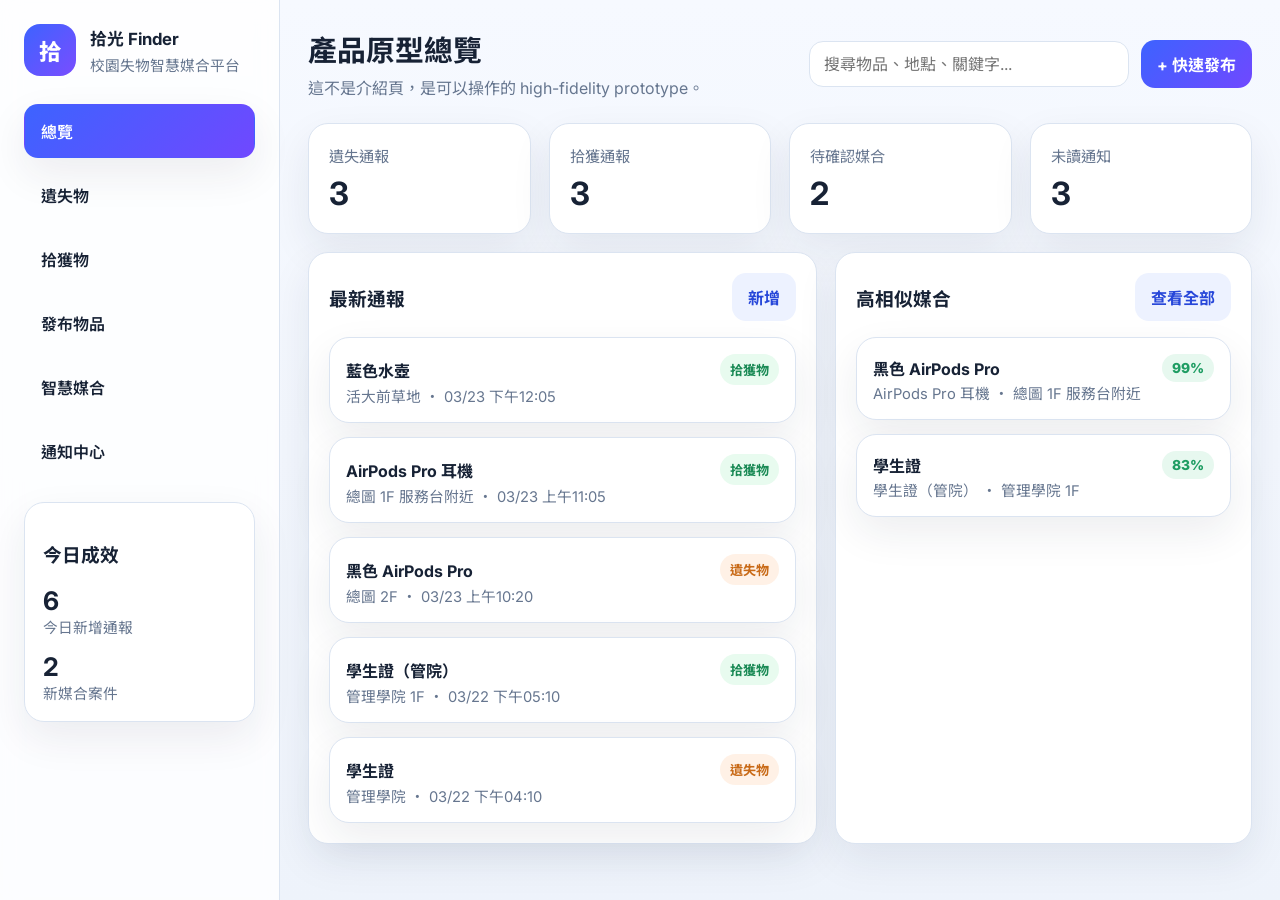
==== index.html @ 84d3520e "Add files via upload" ====
<!DOCTYPE html>
<html lang="zh-Hant">
<head>
  <meta charset="UTF-8" />
  <meta name="viewport" content="width=device-width, initial-scale=1.0" />
  <title>拾光 Finder Prototype</title>
  <link rel="preconnect" href="https://fonts.googleapis.com">
  <link rel="preconnect" href="https://fonts.gstatic.com" crossorigin>
  <link href="https://fonts.googleapis.com/css2?family=Inter:wght@400;500;600;700;800&family=Noto+Sans+TC:wght@400;500;700;800&display=swap" rel="stylesheet">
  <link rel="stylesheet" href="styles.css" />
</head>
<body>
  <div class="app-shell">
    <aside class="sidebar">
      <div class="brand">
        <div class="brand-logo">拾</div>
        <div>
          <h1>拾光 Finder</h1>
          <p>校園失物智慧媒合平台</p>
        </div>
      </div>

      <nav class="nav">
        <button class="nav-item active" data-view="dashboard">總覽</button>
        <button class="nav-item" data-view="lost">遺失物</button>
        <button class="nav-item" data-view="found">拾獲物</button>
        <button class="nav-item" data-view="publish">發布物品</button>
        <button class="nav-item" data-view="matching">智慧媒合</button>
        <button class="nav-item" data-view="notifications">通知中心</button>
      </nav>

      <div class="sidebar-card">
        <h3>今日成效</h3>
        <div class="mini-metric"><strong id="metric-total">12</strong><span>今日新增通報</span></div>
        <div class="mini-metric"><strong id="metric-match">4</strong><span>新媒合案件</span></div>
      </div>
    </aside>

    <main class="main">
      <header class="topbar">
        <div>
          <h2 id="view-title">產品原型總覽</h2>
          <p id="view-subtitle">這不是介紹頁，是可以操作的 high-fidelity prototype。</p>
        </div>
        <div class="topbar-actions">
          <input id="globalSearch" type="text" placeholder="搜尋物品、地點、關鍵字..." />
          <button class="primary-btn" id="quickPublishBtn">+ 快速發布</button>
        </div>
      </header>

      <section class="view active" id="dashboard">
        <div class="stats-grid">
          <div class="stat-card"><span>遺失通報</span><strong id="lostCount">3</strong></div>
          <div class="stat-card"><span>拾獲通報</span><strong id="foundCount">3</strong></div>
          <div class="stat-card"><span>待確認媒合</span><strong id="matchCount">3</strong></div>
          <div class="stat-card"><span>未讀通知</span><strong id="notificationCount">3</strong></div>
        </div>

        <div class="content-grid two-cols">
          <section class="panel">
            <div class="panel-head">
              <h3>最新通報</h3>
              <button class="ghost-btn" data-jump="publish">新增</button>
            </div>
            <div id="recentFeed" class="list-stack"></div>
          </section>

          <section class="panel">
            <div class="panel-head">
              <h3>高相似媒合</h3>
              <button class="ghost-btn" data-jump="matching">查看全部</button>
            </div>
            <div id="topMatches" class="list-stack"></div>
          </section>
        </div>
      </section>

      <section class="view" id="lost">
        <div class="panel">
          <div class="panel-head wrap">
            <h3>遺失物列表</h3>
            <div class="filters">
              <select id="lostCategoryFilter">
                <option value="all">全部類型</option>
                <option value="電子產品">電子產品</option>
                <option value="證件">證件</option>
                <option value="日用品">日用品</option>
                <option value="配件">配件</option>
              </select>
            </div>
          </div>
          <div id="lostList" class="card-grid"></div>
        </div>
      </section>

      <section class="view" id="found">
        <div class="panel">
          <div class="panel-head wrap">
            <h3>拾獲物列表</h3>
            <div class="filters">
              <select id="foundCategoryFilter">
                <option value="all">全部類型</option>
                <option value="電子產品">電子產品</option>
                <option value="證件">證件</option>
                <option value="日用品">日用品</option>
                <option value="配件">配件</option>
              </select>
            </div>
          </div>
          <div id="foundList" class="card-grid"></div>
        </div>
      </section>

      <section class="view" id="publish">
        <div class="content-grid form-layout">
          <section class="panel">
            <div class="panel-head">
              <h3>發布新通報</h3>
              <span>模擬使用者送出遺失 / 拾獲物資訊</span>
            </div>
            <form id="publishForm" class="form-grid">
              <label>
                <span>通報類型</span>
                <select name="type" required>
                  <option value="lost">我遺失了</option>
                  <option value="found">我撿到了</option>
                </select>
              </label>
              <label>
                <span>物品名稱</span>
                <input name="title" type="text" placeholder="例如：黑色 AirPods Pro" required />
              </label>
              <label>
                <span>類型</span>
                <select name="category" required>
                  <option value="電子產品">電子產品</option>
                  <option value="證件">證件</option>
                  <option value="日用品">日用品</option>
                  <option value="配件">配件</option>
                </select>
              </label>
              <label>
                <span>地點</span>
                <input name="location" type="text" placeholder="例如：總圖 2F、自習室外" required />
              </label>
              <label>
                <span>日期時間</span>
                <input name="datetime" type="datetime-local" required />
              </label>
              <label>
                <span>聯絡方式</span>
                <input name="contact" type="text" placeholder="Email / IG / 電話" required />
              </label>
              <label class="full-width">
                <span>描述</span>
                <textarea name="description" rows="5" placeholder="例如：黑色保護殼、有貼白色貼紙、可能掉在圖書館..." required></textarea>
              </label>
              <label class="full-width">
                <span>圖片</span>
                <select name="emoji">
                  <option value="🎧">🎧 耳機</option>
                  <option value="🪪">🪪 證件</option>
                  <option value="🍼">🍼 水壺</option>
                  <option value="☂️">☂️ 雨傘</option>
                  <option value="🎒">🎒 背包</option>
                  <option value="📱">📱 手機</option>
                </select>
              </label>
              <div class="form-actions full-width">
                <button type="submit" class="primary-btn">送出通報</button>
                <button type="button" class="ghost-btn" id="fillDemoBtn">填入範例</button>
              </div>
            </form>
          </section>

          <section class="panel">
            <div class="panel-head">
              <h3>即時預覽</h3>
              <span>送出後會同步進入列表並自動媒合</span>
            </div>
            <div id="previewCard" class="preview-card empty">
              <p>尚未建立預覽內容</p>
            </div>
          </section>
        </div>
      </section>

      <section class="view" id="matching">
        <div class="panel">
          <div class="panel-head">
            <h3>智慧媒合結果</h3>
            <span>依據類型、地點、時間、關鍵字相似度計算</span>
          </div>
          <div id="matchingList" class="list-stack"></div>
        </div>
      </section>

      <section class="view" id="notifications">
        <div class="panel">
          <div class="panel-head">
 </div>           <h3>通知中心</h3>
            <button class="ghost-btn" id="markAllReadBtn">全部標記已讀</button>
          </div>
          <div id="notificationList" class="list-stack"></div>
        </div>
      </section>
    </main>
  </div>

  <script src="script.js"></script>
</body>
</html>
---- styles.css ----
:root {
  --bg: #f4f7fb;
  --surface: #ffffff;
  --surface-2: #f7f9fd;
  --line: #dbe4f1;
  --text: #172235;
  --muted: #66768f;
  --primary: #3d63ff;
  --primary-dark: #2747d9;
  --success: #1f9d63;
  --success-bg: #e7f8ef;
  --warning-bg: #fff4df;
  --shadow: 0 16px 40px rgba(21, 33, 61, 0.08);
  --radius: 20px;
}
* { box-sizing: border-box; }
body {
  margin: 0;
  font-family: Inter, "Noto Sans TC", sans-serif;
  background: linear-gradient(180deg, #f6f9ff 0%, #eef3fb 100%);
  color: var(--text);
}
button, input, select, textarea { font: inherit; }

.app-shell {
  display: grid;
  grid-template-columns: 280px 1fr;
  min-height: 100vh;
}

.sidebar {
  padding: 24px;
  border-right: 1px solid var(--line);
  background: rgba(255,255,255,0.82);
  backdrop-filter: blur(10px);
}
.brand {
  display: flex;
  gap: 14px;
  align-items: center;
  margin-bottom: 28px;
}
.brand-logo {
  width: 52px;
  height: 52px;
  border-radius: 16px;
  display: flex;
  align-items: center;
  justify-content: center;
  font-size: 1.4rem;
  font-weight: 800;
  color: white;
  background: linear-gradient(135deg, #3d63ff, #7a4dff);
}
.brand h1 { margin: 0; font-size: 1.05rem; }
.brand p { margin: 4px 0 0; color: var(--muted); font-size: 0.92rem; }
.nav {
  display: flex;
  flex-direction: column;
  gap: 10px;
}
.nav-item {
  padding: 14px 16px;
  border-radius: 14px;
  border: 1px solid transparent;
  background: transparent;
  text-align: left;
  cursor: pointer;
  color: var(--text);
  font-weight: 600;
}
.nav-item.active {
  background: linear-gradient(135deg, #3d63ff, #7048ff);
  color: white;
  box-shadow: var(--shadow);
}
.sidebar-card {
  margin-top: 24px;
  background: var(--surface);
  border: 1px solid var(--line);
  border-radius: var(--radius);
  padding: 18px;
  box-shadow: var(--shadow);
}
.mini-metric { margin-top: 14px; }
.mini-metric strong { display: block; font-size: 1.6rem; }
.mini-metric span { color: var(--muted); font-size: 0.92rem; }

.main {
  padding: 28px;
}
.topbar {
  display: flex;
  justify-content: space-between;
  gap: 16px;
  align-items: center;
  margin-bottom: 24px;
}
.topbar h2 { margin: 0; font-size: 1.8rem; }
.topbar p { margin: 6px 0 0; color: var(--muted); }
.topbar-actions {
  display: flex;
  gap: 12px;
  align-items: center;
}
.topbar-actions input {
  width: 320px;
}

.view { display: none; }
.view.active { display: block; }

.stats-grid, .content-grid.two-cols, .card-grid, .form-grid, .content-grid.form-layout {
  display: grid;
  gap: 18px;
}
.stats-grid {
  grid-template-columns: repeat(4, 1fr);
  margin-bottom: 18px;
}
.content-grid.two-cols, .content-grid.form-layout {
  grid-template-columns: 1.1fr 0.9fr;
}
.card-grid {
  grid-template-columns: repeat(2, 1fr);
}
.form-grid {
  grid-template-columns: repeat(2, 1fr);
}
.full-width { grid-column: 1 / -1; }

.panel, .stat-card, .feed-item, .match-item, .notify-item, .item-card, .preview-card {
  background: var(--surface);
  border: 1px solid var(--line);
  border-radius: var(--radius);
  box-shadow: var(--shadow);
}
.panel, .preview-card { padding: 20px; }
.stat-card { padding: 20px; }
.stat-card span { color: var(--muted); font-size: 0.95rem; }
.stat-card strong { display: block; font-size: 2rem; margin-top: 8px; }
.panel-head {
  display: flex;
  justify-content: space-between;
  align-items: center;
  gap: 12px;
  margin-bottom: 16px;
}
.panel-head.wrap { flex-wrap: wrap; }
.panel-head h3 { margin: 0; }
.panel-head span { color: var(--muted); font-size: 0.94rem; }
.list-stack {
  display: grid;
  gap: 14px;
}

.feed-item, .match-item, .notify-item, .item-card {
  padding: 16px;
}
.item-card {
  display: flex;
  gap: 14px;
  align-items: flex-start;
}
.emoji-box {
  width: 56px;
  height: 56px;
  border-radius: 16px;
  display: flex;
  align-items: center;
  justify-content: center;
  background: var(--surface-2);
  font-size: 1.8rem;
  flex-shrink: 0;
}
.item-meta, .feed-meta, .notify-meta { color: var(--muted); font-size: 0.92rem; }
.item-title-row, .match-head, .feed-head {
  display: flex;
  justify-content: space-between;
  gap: 12px;
  align-items: center;
}
.tag {
  display: inline-flex;
  align-items: center;
  padding: 6px 10px;
  border-radius: 999px;
  font-size: 0.82rem;
  font-weight: 700;
  background: #eef3ff;
  color: var(--primary-dark);
}
.tag.found { background: #e8fbef; color: #1a8a55; }
.tag.lost { background: #fff1e6; color: #c96a17; }
.score {
  background: var(--success-bg);
  color: var(--success);
  padding: 6px 10px;
  border-radius: 999px;
  font-weight: 800;
  font-size: 0.86rem;
}
.match-reasons {
  margin: 10px 0 0;
  padding-left: 18px;
  color: var(--muted);
}
.notify-item.unread {
  border-left: 5px solid var(--primary);
}
.notify-item.read {
  opacity: 0.72;
}

label {
  display: grid;
  gap: 8px;
}
label span { font-weight: 600; }
input, select, textarea {
  width: 100%;
  border: 1px solid var(--line);
  border-radius: 14px;
  padding: 12px 14px;
  background: white;
}
textarea { resize: vertical; }
.form-actions {
  display: flex;
  gap: 12px;
}
.primary-btn, .ghost-btn {
  border: none;
  cursor: pointer;
  border-radius: 14px;
  padding: 12px 16px;
  font-weight: 700;
}
.primary-btn {
  background: linear-gradient(135deg, #3d63ff, #7048ff);
  color: white;
}
.ghost-btn {
  background: #edf2ff;
  color: var(--primary-dark);
}
.preview-card.empty {
  min-height: 220px;
  display: flex;
  align-items: center;
  justify-content: center;
  color: var(--muted);
  background: repeating-linear-gradient(45deg, #fafcff, #fafcff 12px, #f4f7fc 12px, #f4f7fc 24px);
}
.filters { display: flex; gap: 12px; }

@media (max-width: 1100px) {
  .app-shell, .content-grid.two-cols, .content-grid.form-layout, .stats-grid, .card-grid { grid-template-columns: 1fr; }
  .sidebar { border-right: none; border-bottom: 1px solid var(--line); }
}
@media (max-width: 720px) {
  .main { padding: 18px; }
  .topbar, .topbar-actions, .form-grid { grid-template-columns: 1fr; display: grid; }
  .topbar-actions input { width: 100%; }
}
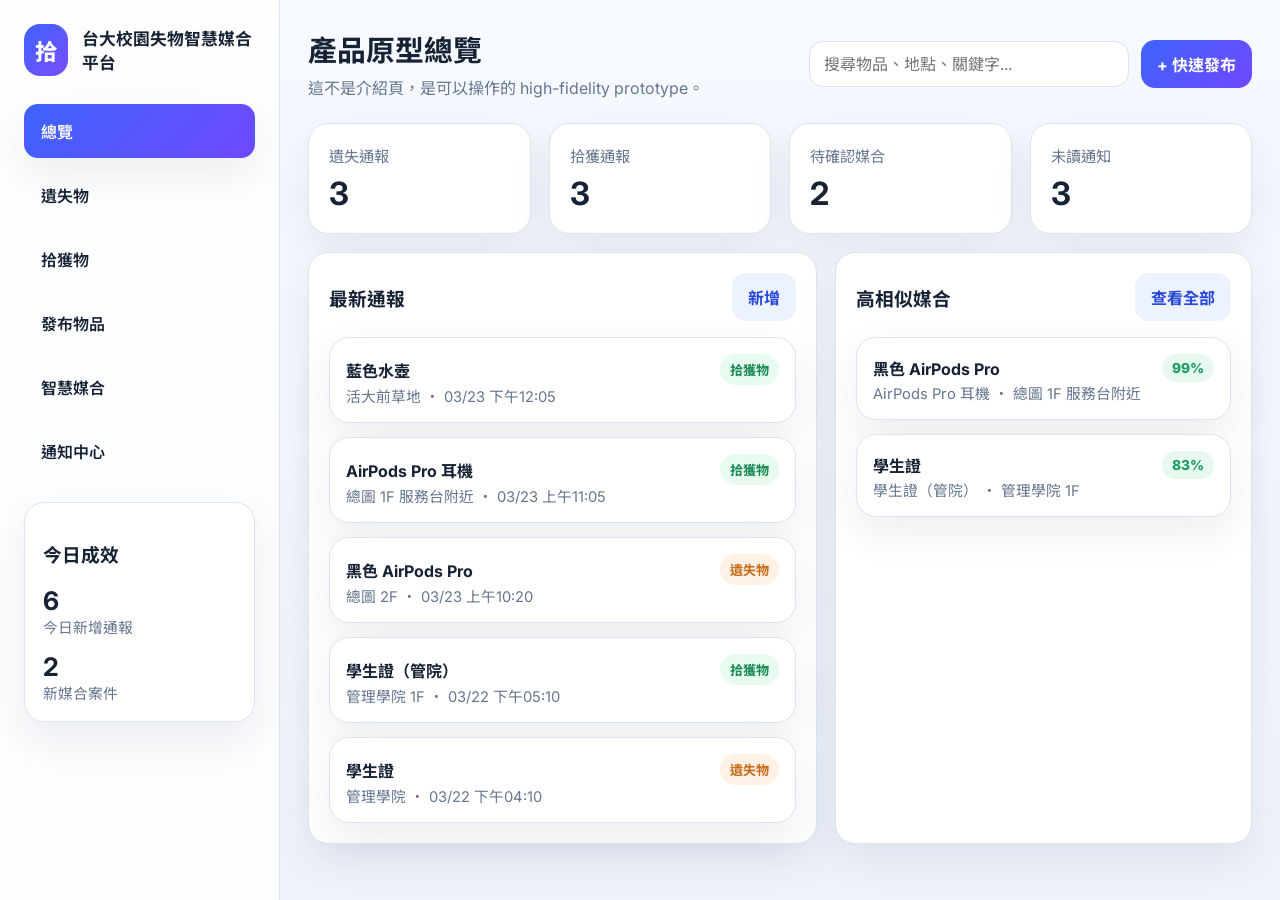
==== commit 8ecf2d59: "feat/changed the name shown on the website" ====
--- a/index.html
+++ b/index.html
@@ -15,8 +15,7 @@
       <div class="brand">
         <div class="brand-logo">拾</div>
         <div>
-          <h1>拾光 Finder</h1>
-          <p>校園失物智慧媒合平台</p>
+          <h1>台大校園失物智慧媒合平台</h1>
         </div>
       </div>
 
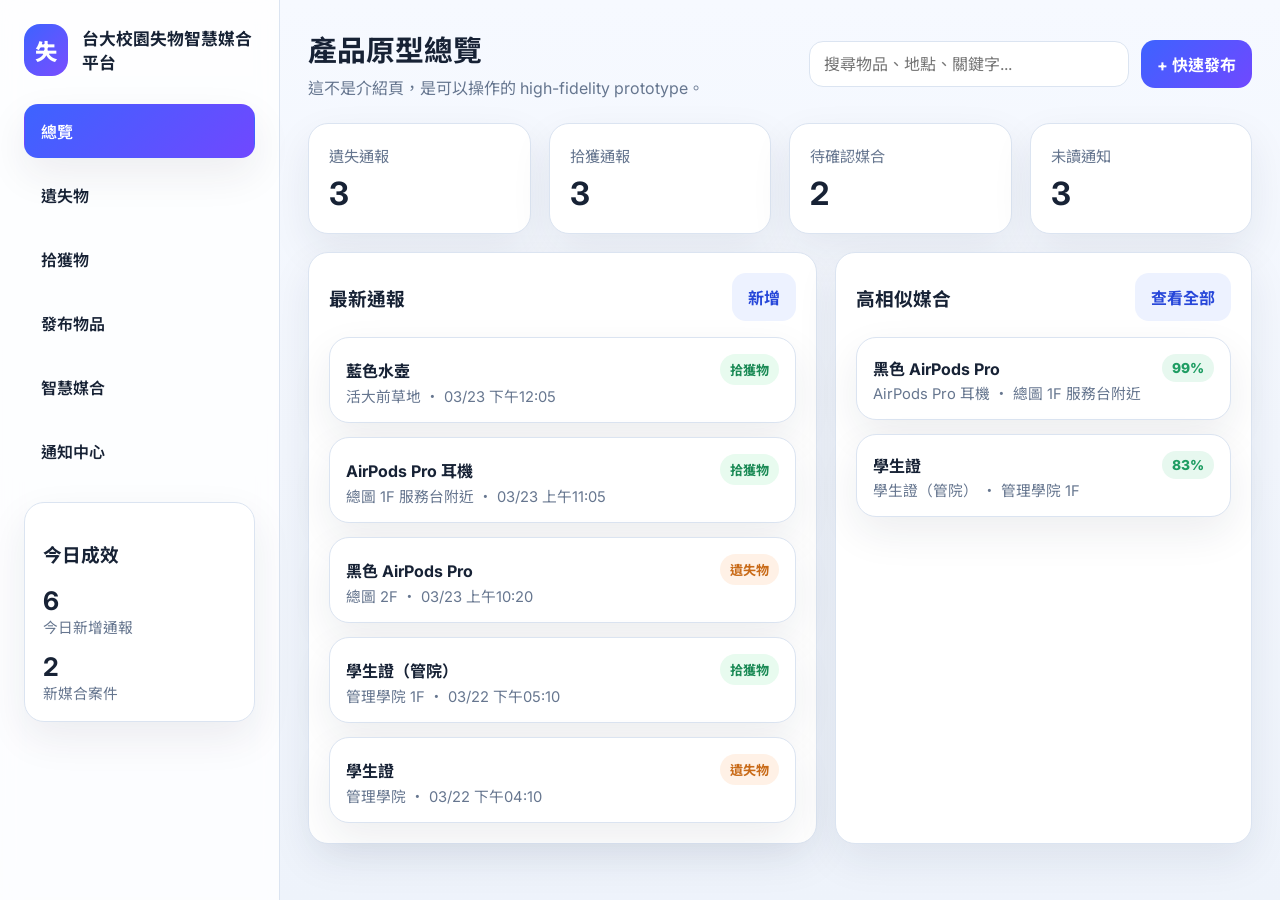
==== commit d8c67cfd: "feat/changed the title of the website" ====
--- a/index.html
+++ b/index.html
@@ -3,7 +3,7 @@
 <head>
   <meta charset="UTF-8" />
   <meta name="viewport" content="width=device-width, initial-scale=1.0" />
-  <title>拾光 Finder Prototype</title>
+  <title>台大校園失物智慧媒合平台</title>
   <link rel="preconnect" href="https://fonts.googleapis.com">
   <link rel="preconnect" href="https://fonts.gstatic.com" crossorigin>
   <link href="https://fonts.googleapis.com/css2?family=Inter:wght@400;500;600;700;800&family=Noto+Sans+TC:wght@400;500;700;800&display=swap" rel="stylesheet">
@@ -13,7 +13,7 @@
   <div class="app-shell">
     <aside class="sidebar">
       <div class="brand">
-        <div class="brand-logo">拾</div>
+        <div class="brand-logo">失</div>
         <div>
           <h1>台大校園失物智慧媒合平台</h1>
         </div>
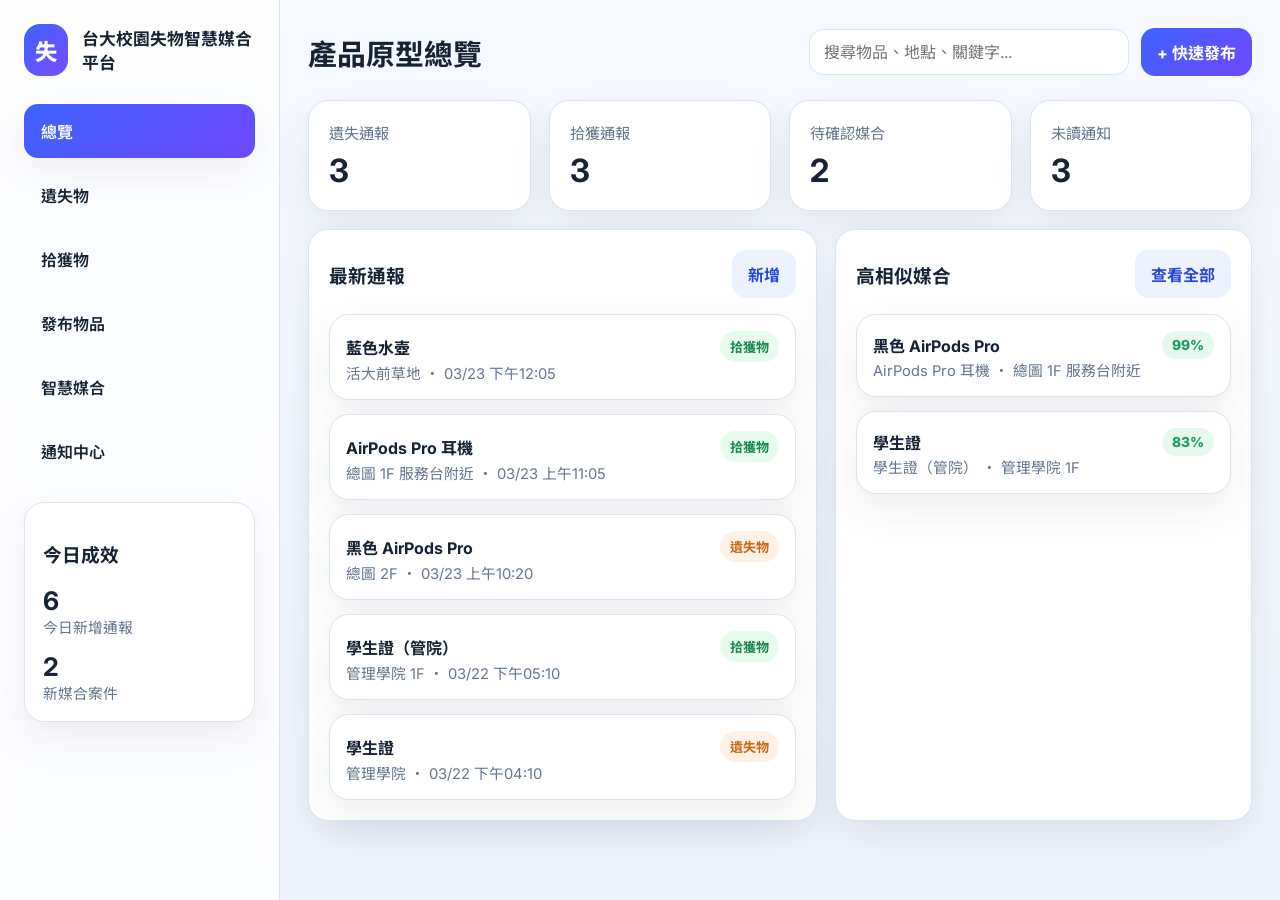
==== commit 10cfb38a: "feat/changed the sub titie of the website" ====
--- a/index.html
+++ b/index.html
@@ -39,7 +39,6 @@
       <header class="topbar">
         <div>
           <h2 id="view-title">產品原型總覽</h2>
-          <p id="view-subtitle">這不是介紹頁，是可以操作的 high-fidelity prototype。</p>
         </div>
         <div class="topbar-actions">
           <input id="globalSearch" type="text" placeholder="搜尋物品、地點、關鍵字..." />
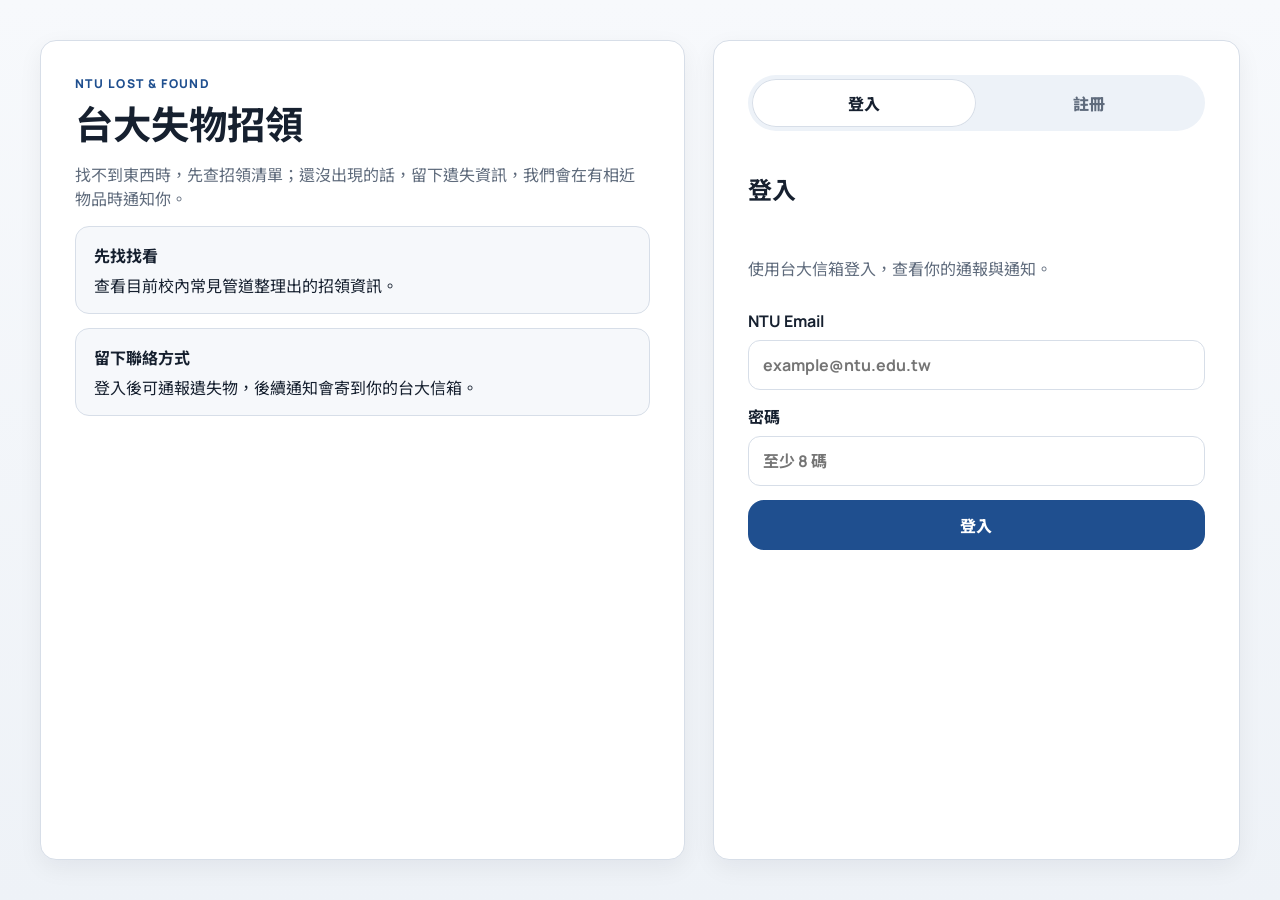
==== commit 8a9eef1b: "Update lostfound website" ====
--- a/index.html
+++ b/index.html
@@ -3,127 +3,217 @@
 <head>
   <meta charset="UTF-8" />
   <meta name="viewport" content="width=device-width, initial-scale=1.0" />
-  <title>台大校園失物智慧媒合平台</title>
+  <title>台大失物招領</title>
   <link rel="preconnect" href="https://fonts.googleapis.com">
   <link rel="preconnect" href="https://fonts.gstatic.com" crossorigin>
-  <link href="https://fonts.googleapis.com/css2?family=Inter:wght@400;500;600;700;800&family=Noto+Sans+TC:wght@400;500;700;800&display=swap" rel="stylesheet">
+  <link href="https://fonts.googleapis.com/css2?family=Manrope:wght@500;700;800&family=Noto+Sans+TC:wght@400;500;700;900&display=swap" rel="stylesheet">
   <link rel="stylesheet" href="styles.css" />
 </head>
 <body>
-  <div class="app-shell">
+  <div class="page-glow page-glow-a"></div>
+  <div class="page-glow page-glow-b"></div>
+
+  <section id="authScreen" class="auth-shell">
+    <div class="auth-panel intro-panel">
+      <p class="eyebrow">NTU LOST & FOUND</p>
+      <h1>台大失物招領</h1>
+      <p class="intro-copy">
+        找不到東西時，先查招領清單；還沒出現的話，留下遺失資訊，我們會在有相近物品時通知你。
+      </p>
+      <div class="bullet-stack">
+        <div class="mini-card">
+          <strong>先找找看</strong>
+          <span>查看目前校內常見管道整理出的招領資訊。</span>
+        </div>
+        <div class="mini-card">
+          <strong>留下聯絡方式</strong>
+          <span>登入後可通報遺失物，後續通知會寄到你的台大信箱。</span>
+        </div>
+      </div>
+    </div>
+
+    <div class="auth-panel form-panel">
+      <div class="auth-tabs">
+        <button class="auth-tab active" data-auth-tab="login">登入</button>
+        <button class="auth-tab" data-auth-tab="register">註冊</button>
+      </div>
+
+      <div id="authAlert" class="status-banner hidden"></div>
+
+      <form id="loginForm" class="auth-form active">
+        <h2>登入</h2>
+        <p class="form-note">使用台大信箱登入，查看你的通報與通知。</p>
+        <label>
+          <span>NTU Email</span>
+          <input name="email" type="email" placeholder="example@ntu.edu.tw" required />
+        </label>
+        <label>
+          <span>密碼</span>
+          <input name="password" type="password" placeholder="至少 8 碼" required />
+        </label>
+        <button type="submit" class="primary-btn">登入</button>
+      </form>
+
+      <form id="registerForm" class="auth-form">
+        <h2>建立帳號</h2>
+        <p class="form-note">請使用 @ntu.edu.tw 信箱建立帳號。</p>
+        <label>
+          <span>姓名</span>
+          <input name="name" type="text" placeholder="請輸入姓名" required />
+        </label>
+        <label>
+          <span>NTU Email</span>
+          <input name="email" type="email" placeholder="example@ntu.edu.tw" required />
+        </label>
+        <label>
+          <span>密碼</span>
+          <input name="password" type="password" placeholder="至少 8 碼" required />
+        </label>
+        <button type="submit" class="primary-btn">註冊</button>
+      </form>
+    </div>
+  </section>
+
+  <section id="appScreen" class="app-shell hidden">
     <aside class="sidebar">
-      <div class="brand">
-        <div class="brand-logo">失</div>
-        <div>
-          <h1>台大校園失物智慧媒合平台</h1>
-        </div>
+      <div class="brand-block">
+        <p class="eyebrow">NTU LOST & FOUND</p>
+        <h2>台大失物招領</h2>
+        <p id="userGreeting" class="muted-text"></p>
       </div>
 
       <nav class="nav">
         <button class="nav-item active" data-view="dashboard">總覽</button>
-        <button class="nav-item" data-view="lost">遺失物</button>
-        <button class="nav-item" data-view="found">拾獲物</button>
-        <button class="nav-item" data-view="publish">發布物品</button>
-        <button class="nav-item" data-view="matching">智慧媒合</button>
-        <button class="nav-item" data-view="notifications">通知中心</button>
+        <button class="nav-item" data-view="sources">招領名單</button>
+        <button class="nav-item" data-view="report">通報遺失物</button>
+        <button class="nav-item" data-view="matches">媒合結果</button>
+        <button class="nav-item" data-view="notifications">通知紀錄</button>
       </nav>
 
       <div class="sidebar-card">
-        <h3>今日成效</h3>
-        <div class="mini-metric"><strong id="metric-total">12</strong><span>今日新增通報</span></div>
-        <div class="mini-metric"><strong id="metric-match">4</strong><span>新媒合案件</span></div>
-      </div>
+        <span>提醒</span>
+        <strong>資料越具體，越容易找回</strong>
+        <p>通報時請寫清楚時間、地點、外觀特徵，避免只填「錢包」或「耳機」。</p>
+      </div>
+
+      <button id="logoutBtn" class="ghost-btn full-btn">登出</button>
     </aside>
 
     <main class="main">
       <header class="topbar">
         <div>
-          <h2 id="view-title">產品原型總覽</h2>
+          <p class="eyebrow">LOST & FOUND</p>
+          <h1 id="viewTitle">首頁</h1>
+          <p id="viewSubtitle" class="muted-text">查看最新招領、你的通報與通知。</p>
         </div>
         <div class="topbar-actions">
-          <input id="globalSearch" type="text" placeholder="搜尋物品、地點、關鍵字..." />
-          <button class="primary-btn" id="quickPublishBtn">+ 快速發布</button>
+          <input id="globalSearch" type="text" placeholder="搜尋物品、地點、來源..." />
+          <button id="jumpReportBtn" class="primary-btn">通報遺失物</button>
         </div>
       </header>
 
-      <section class="view active" id="dashboard">
+      <section id="dashboard" class="view active">
         <div class="stats-grid">
-          <div class="stat-card"><span>遺失通報</span><strong id="lostCount">3</strong></div>
-          <div class="stat-card"><span>拾獲通報</span><strong id="foundCount">3</strong></div>
-          <div class="stat-card"><span>待確認媒合</span><strong id="matchCount">3</strong></div>
-          <div class="stat-card"><span>未讀通知</span><strong id="notificationCount">3</strong></div>
-        </div>
-
-        <div class="content-grid two-cols">
-          <section class="panel">
-            <div class="panel-head">
-              <h3>最新通報</h3>
-              <button class="ghost-btn" data-jump="publish">新增</button>
-            </div>
-            <div id="recentFeed" class="list-stack"></div>
-          </section>
-
-          <section class="panel">
-            <div class="panel-head">
-              <h3>高相似媒合</h3>
-              <button class="ghost-btn" data-jump="matching">查看全部</button>
-            </div>
-            <div id="topMatches" class="list-stack"></div>
-          </section>
-        </div>
-      </section>
-
-      <section class="view" id="lost">
-        <div class="panel">
+          <article class="stat-card">
+            <span>招領物品</span>
+            <strong id="externalCount">0</strong>
+          </article>
+          <article class="stat-card">
+            <span>我的通報</span>
+            <strong id="reportCount">0</strong>
+          </article>
+          <article class="stat-card">
+            <span>可能符合</span>
+            <strong id="matchCount">0</strong>
+          </article>
+          <article class="stat-card">
+            <span>未讀通知</span>
+            <strong id="notificationCount">0</strong>
+          </article>
+        </div>
+
+        <div class="hero-grid">
+          <section class="panel accent-panel">
+            <p class="eyebrow">QUICK ACTION</p>
+            <h3>遺失物品了嗎？</h3>
+            <p>
+              先用上方搜尋列找物品名稱、地點或特徵。如果沒有看到符合的項目，就建立一筆遺失通報。
+            </p>
+            <p>
+              有新的可能招領物出現時，你會在媒合結果和通知紀錄中看到更新。
+            </p>
+            <div class="quick-actions">
+              <button class="primary-btn" data-jump="report">建立遺失通報</button>
+              <button class="ghost-btn" data-jump="sources">查看招領清單</button>
+            </div>
+          </section>
+
+          <section class="panel">
+            <div class="panel-head">
+              <h3>招領來源</h3>
+              <span>目前清單中的資料來源</span>
+            </div>
+            <div id="sourceSummary" class="summary-grid"></div>
+          </section>
+        </div>
+
+        <div class="content-grid">
+          <section class="panel">
+            <div class="panel-head">
+              <h3>最新招領名單</h3>
+              <button class="ghost-btn" data-jump="sources">查看全部</button>
+            </div>
+            <div id="recentExternalList" class="list-stack"></div>
+          </section>
+
+          <section class="panel">
+            <div class="panel-head">
+              <h3>最近媒合結果</h3>
+              <button class="ghost-btn" data-jump="matches">查看全部</button>
+            </div>
+            <div id="recentMatchList" class="list-stack"></div>
+          </section>
+        </div>
+      </section>
+
+      <section id="sources" class="view">
+        <section class="panel">
           <div class="panel-head wrap">
-            <h3>遺失物列表</h3>
+            <div>
+              <h3>遺失物招領名單</h3>
+              <span>找到疑似物品後，請依來源資訊前往認領。</span>
+            </div>
             <div class="filters">
-              <select id="lostCategoryFilter">
+              <select id="sourceFilter">
+                <option value="all">全部來源</option>
+                <option value="FB交流版">FB交流版</option>
+                <option value="圖書館遺失版">圖書館遺失版</option>
+                <option value="駐警隊">駐警隊</option>
+              </select>
+              <select id="categoryFilter">
                 <option value="all">全部類型</option>
                 <option value="電子產品">電子產品</option>
                 <option value="證件">證件</option>
                 <option value="日用品">日用品</option>
                 <option value="配件">配件</option>
+                <option value="衣物">衣物</option>
               </select>
             </div>
           </div>
-          <div id="lostList" class="card-grid"></div>
-        </div>
-      </section>
-
-      <section class="view" id="found">
-        <div class="panel">
-          <div class="panel-head wrap">
-            <h3>拾獲物列表</h3>
-            <div class="filters">
-              <select id="foundCategoryFilter">
-                <option value="all">全部類型</option>
-                <option value="電子產品">電子產品</option>
-                <option value="證件">證件</option>
-                <option value="日用品">日用品</option>
-                <option value="配件">配件</option>
-              </select>
-            </div>
-          </div>
-          <div id="foundList" class="card-grid"></div>
-        </div>
-      </section>
-
-      <section class="view" id="publish">
-        <div class="content-grid form-layout">
-          <section class="panel">
-            <div class="panel-head">
-              <h3>發布新通報</h3>
-              <span>模擬使用者送出遺失 / 拾獲物資訊</span>
-            </div>
-            <form id="publishForm" class="form-grid">
-              <label>
-                <span>通報類型</span>
-                <select name="type" required>
-                  <option value="lost">我遺失了</option>
-                  <option value="found">我撿到了</option>
-                </select>
-              </label>
+          <div id="externalList" class="card-grid"></div>
+        </section>
+      </section>
+
+      <section id="report" class="view">
+        <div class="content-grid report-grid">
+          <section class="panel">
+            <div class="panel-head">
+              <div>
+                <h3>提報我遺失的物品</h3>
+                <span>填寫越完整，越容易比對到相近招領物。</span>
+              </div>
+            </div>
+            <form id="reportForm" class="form-grid">
               <label>
                 <span>物品名稱</span>
                 <input name="title" type="text" placeholder="例如：黑色 AirPods Pro" required />
@@ -135,75 +225,59 @@
                   <option value="證件">證件</option>
                   <option value="日用品">日用品</option>
                   <option value="配件">配件</option>
+                  <option value="衣物">衣物</option>
                 </select>
               </label>
               <label>
-                <span>地點</span>
-                <input name="location" type="text" placeholder="例如：總圖 2F、自習室外" required />
-              </label>
-              <label>
-                <span>日期時間</span>
-                <input name="datetime" type="datetime-local" required />
-              </label>
-              <label>
-                <span>聯絡方式</span>
-                <input name="contact" type="text" placeholder="Email / IG / 電話" required />
+                <span>遺失地點</span>
+                <input name="location" type="text" placeholder="例如：總圖 2F 自習區" required />
+              </label>
+              <label>
+                <span>遺失時間</span>
+                <input name="lost_at" type="datetime-local" required />
               </label>
               <label class="full-width">
-                <span>描述</span>
-                <textarea name="description" rows="5" placeholder="例如：黑色保護殼、有貼白色貼紙、可能掉在圖書館..." required></textarea>
-              </label>
-              <label class="full-width">
-                <span>圖片</span>
-                <select name="emoji">
-                  <option value="🎧">🎧 耳機</option>
-                  <option value="🪪">🪪 證件</option>
-                  <option value="🍼">🍼 水壺</option>
-                  <option value="☂️">☂️ 雨傘</option>
-                  <option value="🎒">🎒 背包</option>
-                  <option value="📱">📱 手機</option>
-                </select>
+                <span>特徵描述</span>
+                <textarea name="description" rows="5" placeholder="例如：黑色保護殼、有白色貼紙、可能放在插座旁。" required></textarea>
               </label>
               <div class="form-actions full-width">
                 <button type="submit" class="primary-btn">送出通報</button>
-                <button type="button" class="ghost-btn" id="fillDemoBtn">填入範例</button>
+                <button type="button" id="fillSuggestedBtn" class="ghost-btn">填入建議內容</button>
               </div>
             </form>
           </section>
 
           <section class="panel">
             <div class="panel-head">
-              <h3>即時預覽</h3>
-              <span>送出後會同步進入列表並自動媒合</span>
-            </div>
-            <div id="previewCard" class="preview-card empty">
-              <p>尚未建立預覽內容</p>
-            </div>
-          </section>
-        </div>
-      </section>
-
-      <section class="view" id="matching">
-        <div class="panel">
+              <h3>我的最近提報</h3>
+              <span>你送出的遺失通報會在這裡累積。</span>
+            </div>
+            <div id="reportList" class="list-stack"></div>
+          </section>
+        </div>
+      </section>
+
+      <section id="matches" class="view">
+        <section class="panel">
           <div class="panel-head">
-            <h3>智慧媒合結果</h3>
-            <span>依據類型、地點、時間、關鍵字相似度計算</span>
+            <h3>媒合結果</h3>
+            <span>這裡會列出和你的通報相近的招領物。</span>
           </div>
-          <div id="matchingList" class="list-stack"></div>
-        </div>
-      </section>
-
-      <section class="view" id="notifications">
-        <div class="panel">
+          <div id="matchList" class="list-stack"></div>
+        </section>
+      </section>
+
+      <section id="notifications" class="view">
+        <section class="panel">
           <div class="panel-head">
- </div>           <h3>通知中心</h3>
-            <button class="ghost-btn" id="markAllReadBtn">全部標記已讀</button>
+            <h3>通知紀錄</h3>
+            <button id="markReadBtn" class="ghost-btn">全部標記已讀</button>
           </div>
           <div id="notificationList" class="list-stack"></div>
-        </div>
+        </section>
       </section>
     </main>
-  </div>
+  </section>
 
   <script src="script.js"></script>
 </body>
--- a/styles.css
+++ b/styles.css
@@ -1,265 +1,505 @@
 :root {
-  --bg: #f4f7fb;
+  --bg: #f3f6fb;
   --surface: #ffffff;
-  --surface-2: #f7f9fd;
-  --line: #dbe4f1;
-  --text: #172235;
-  --muted: #66768f;
-  --primary: #3d63ff;
-  --primary-dark: #2747d9;
-  --success: #1f9d63;
-  --success-bg: #e7f8ef;
-  --warning-bg: #fff4df;
-  --shadow: 0 16px 40px rgba(21, 33, 61, 0.08);
-  --radius: 20px;
-}
-* { box-sizing: border-box; }
+  --surface-strong: #ffffff;
+  --surface-soft: #f6f8fb;
+  --line: #d7dee8;
+  --text: #16202f;
+  --muted: #5f6b7c;
+  --accent: #1f4f8f;
+  --accent-dark: #163e71;
+  --accent-soft: #eaf1fb;
+  --green: #1f6b4f;
+  --green-soft: #e5f4ed;
+  --danger: #b03a3a;
+  --shadow: 0 8px 24px rgba(15, 23, 42, 0.06);
+  --radius: 16px;
+}
+
+* {
+  box-sizing: border-box;
+}
+
 body {
   margin: 0;
-  font-family: Inter, "Noto Sans TC", sans-serif;
-  background: linear-gradient(180deg, #f6f9ff 0%, #eef3fb 100%);
+  min-height: 100vh;
+  font-family: "Manrope", "Noto Sans TC", sans-serif;
   color: var(--text);
-}
-button, input, select, textarea { font: inherit; }
+  background: linear-gradient(180deg, #f7f9fc 0%, #eef2f7 100%);
+}
+
+a {
+  color: var(--accent-dark);
+}
+
+button,
+input,
+select,
+textarea {
+  font: inherit;
+}
+
+.hidden {
+  display: none !important;
+}
+
+.page-glow {
+  display: none;
+}
+
+.auth-shell {
+  position: relative;
+  z-index: 1;
+  min-height: 100vh;
+  display: grid;
+  grid-template-columns: 1.1fr 0.9fr;
+  gap: 28px;
+  padding: 40px;
+}
+
+.auth-panel,
+.panel,
+.stat-card,
+.sidebar-card,
+.item-card,
+.feed-item,
+.match-item,
+.notify-item,
+.summary-card {
+  border: 1px solid var(--line);
+  box-shadow: var(--shadow);
+}
+
+.auth-panel,
+.panel,
+.stat-card,
+.sidebar-card,
+.item-card,
+.feed-item,
+.match-item,
+.notify-item,
+.summary-card {
+  background: var(--surface);
+  border-radius: var(--radius);
+}
+
+.intro-panel,
+.form-panel {
+  padding: 34px;
+}
+
+.intro-panel h1,
+.topbar h1 {
+  margin: 0;
+  font-size: clamp(1.9rem, 3vw, 2.7rem);
+  line-height: 1.1;
+}
+
+.eyebrow {
+  margin: 0 0 12px;
+  letter-spacing: 0.12em;
+  font-size: 0.76rem;
+  font-weight: 800;
+  color: var(--accent);
+}
+
+.intro-copy,
+.muted-text,
+.form-note,
+.panel-head span,
+.item-meta,
+.notify-meta,
+.sidebar-card p {
+  color: var(--muted);
+}
+
+.bullet-stack,
+.list-stack,
+.summary-grid {
+  display: grid;
+  gap: 14px;
+}
+
+.mini-card {
+  padding: 16px 18px;
+  border-radius: 14px;
+  background: var(--surface-soft);
+  border: 1px solid var(--line);
+}
+
+.mini-card strong,
+.sidebar-card strong {
+  display: block;
+  margin-bottom: 6px;
+}
+
+.auth-tabs {
+  display: inline-grid;
+  grid-template-columns: repeat(2, 1fr);
+  width: 100%;
+  margin-bottom: 20px;
+  border-radius: 999px;
+  padding: 4px;
+  background: #edf2f8;
+}
+
+.auth-tab {
+  border: none;
+  border-radius: 999px;
+  padding: 12px 18px;
+  cursor: pointer;
+  background: transparent;
+  font-weight: 800;
+  color: var(--muted);
+}
+
+.auth-tab.active {
+  background: #ffffff;
+  color: var(--text);
+  box-shadow: inset 0 0 0 1px var(--line);
+}
+
+.auth-form {
+  display: none;
+  gap: 14px;
+}
+
+.auth-form.active {
+  display: grid;
+}
+
+.status-banner {
+  margin-bottom: 14px;
+  padding: 12px 14px;
+  border-radius: 16px;
+  font-weight: 700;
+}
+
+.status-banner.error {
+  background: #fde7e7;
+  color: var(--danger);
+}
+
+.status-banner.info {
+  background: #edf5ff;
+  color: #2253a5;
+}
 
 .app-shell {
-  display: grid;
-  grid-template-columns: 280px 1fr;
+  position: relative;
+  z-index: 1;
+  display: grid;
+  grid-template-columns: 272px 1fr;
   min-height: 100vh;
 }
 
 .sidebar {
-  padding: 24px;
-  border-right: 1px solid var(--line);
-  background: rgba(255,255,255,0.82);
-  backdrop-filter: blur(10px);
-}
-.brand {
-  display: flex;
-  gap: 14px;
-  align-items: center;
-  margin-bottom: 28px;
-}
-.brand-logo {
-  width: 52px;
-  height: 52px;
+  padding: 28px 22px;
+  background: #1f2e43;
+  color: #f4f7fb;
+  border-right: 1px solid #213247;
+}
+
+.sidebar .eyebrow,
+.sidebar .muted-text,
+.sidebar-card span,
+.sidebar-card p {
+  color: rgba(244, 247, 251, 0.72);
+}
+
+.sidebar-card {
+  margin: 26px 0 16px;
+  padding: 18px;
+  background: rgba(255, 255, 255, 0.05);
+  border-color: rgba(255, 255, 255, 0.08);
+}
+
+.nav {
+  display: grid;
+  gap: 10px;
+  margin-top: 28px;
+}
+
+.nav-item,
+.primary-btn,
+.ghost-btn {
+  border: none;
   border-radius: 16px;
-  display: flex;
-  align-items: center;
-  justify-content: center;
-  font-size: 1.4rem;
+  padding: 13px 16px;
   font-weight: 800;
-  color: white;
-  background: linear-gradient(135deg, #3d63ff, #7a4dff);
-}
-.brand h1 { margin: 0; font-size: 1.05rem; }
-.brand p { margin: 4px 0 0; color: var(--muted); font-size: 0.92rem; }
-.nav {
-  display: flex;
-  flex-direction: column;
-  gap: 10px;
-}
+  cursor: pointer;
+  transition: transform 160ms ease, box-shadow 160ms ease, background 160ms ease;
+}
+
 .nav-item {
-  padding: 14px 16px;
-  border-radius: 14px;
-  border: 1px solid transparent;
+  text-align: left;
   background: transparent;
-  text-align: left;
-  cursor: pointer;
-  color: var(--text);
-  font-weight: 600;
-}
+  color: rgba(244, 247, 251, 0.82);
+}
+
+.nav-item.active,
+.nav-item:hover,
+.primary-btn:hover,
+.ghost-btn:hover {
+  transform: translateY(-1px);
+}
+
 .nav-item.active {
-  background: linear-gradient(135deg, #3d63ff, #7048ff);
-  color: white;
-  box-shadow: var(--shadow);
-}
-.sidebar-card {
-  margin-top: 24px;
-  background: var(--surface);
-  border: 1px solid var(--line);
-  border-radius: var(--radius);
-  padding: 18px;
-  box-shadow: var(--shadow);
-}
-.mini-metric { margin-top: 14px; }
-.mini-metric strong { display: block; font-size: 1.6rem; }
-.mini-metric span { color: var(--muted); font-size: 0.92rem; }
+  background: rgba(255, 255, 255, 0.12);
+  color: #ffffff;
+}
+
+.primary-btn {
+  background: var(--accent);
+  color: #ffffff;
+  box-shadow: none;
+}
+
+.ghost-btn {
+  background: var(--accent-soft);
+  color: var(--accent-dark);
+}
+
+.full-btn {
+  width: 100%;
+}
 
 .main {
-  padding: 28px;
-}
+  padding: 34px;
+}
+
 .topbar {
   display: flex;
   justify-content: space-between;
-  gap: 16px;
+  gap: 24px;
   align-items: center;
   margin-bottom: 24px;
 }
-.topbar h2 { margin: 0; font-size: 1.8rem; }
-.topbar p { margin: 6px 0 0; color: var(--muted); }
+
 .topbar-actions {
   display: flex;
   gap: 12px;
   align-items: center;
 }
-.topbar-actions input {
-  width: 320px;
-}
-
-.view { display: none; }
-.view.active { display: block; }
-
-.stats-grid, .content-grid.two-cols, .card-grid, .form-grid, .content-grid.form-layout {
+
+input,
+select,
+textarea {
+  width: 100%;
+  border-radius: 12px;
+  border: 1px solid var(--line);
+  background: #ffffff;
+  padding: 13px 14px;
+  color: var(--text);
+}
+
+input:focus,
+select:focus,
+textarea:focus {
+  outline: none;
+  border-color: var(--accent);
+  box-shadow: 0 0 0 3px rgba(31, 79, 143, 0.12);
+}
+
+label {
+  display: grid;
+  gap: 8px;
+  font-weight: 700;
+}
+
+textarea {
+  resize: vertical;
+}
+
+.view {
+  display: none;
+}
+
+.view.active {
+  display: block;
+}
+
+.stats-grid,
+.hero-grid,
+.content-grid,
+.report-grid,
+.summary-grid,
+.card-grid,
+.form-grid {
   display: grid;
   gap: 18px;
 }
+
 .stats-grid {
   grid-template-columns: repeat(4, 1fr);
-  margin-bottom: 18px;
-}
-.content-grid.two-cols, .content-grid.form-layout {
+}
+
+.hero-grid,
+.content-grid {
+  grid-template-columns: 1.05fr 0.95fr;
+  margin-top: 18px;
+}
+
+.report-grid {
   grid-template-columns: 1.1fr 0.9fr;
 }
+
+.summary-grid {
+  grid-template-columns: repeat(3, 1fr);
+}
+
 .card-grid {
   grid-template-columns: repeat(2, 1fr);
 }
+
 .form-grid {
   grid-template-columns: repeat(2, 1fr);
 }
-.full-width { grid-column: 1 / -1; }
-
-.panel, .stat-card, .feed-item, .match-item, .notify-item, .item-card, .preview-card {
-  background: var(--surface);
-  border: 1px solid var(--line);
-  border-radius: var(--radius);
-  box-shadow: var(--shadow);
-}
-.panel, .preview-card { padding: 20px; }
-.stat-card { padding: 20px; }
-.stat-card span { color: var(--muted); font-size: 0.95rem; }
-.stat-card strong { display: block; font-size: 2rem; margin-top: 8px; }
-.panel-head {
+
+.full-width {
+  grid-column: 1 / -1;
+}
+
+.panel,
+.stat-card {
+  padding: 22px;
+}
+
+.accent-panel {
+  background: #f8fbff;
+  border-color: #cfe0f5;
+  color: var(--text);
+}
+
+.quick-actions {
   display: flex;
-  justify-content: space-between;
-  align-items: center;
   gap: 12px;
-  margin-bottom: 16px;
-}
-.panel-head.wrap { flex-wrap: wrap; }
-.panel-head h3 { margin: 0; }
-.panel-head span { color: var(--muted); font-size: 0.94rem; }
-.list-stack {
-  display: grid;
-  gap: 14px;
-}
-
-.feed-item, .match-item, .notify-item, .item-card {
-  padding: 16px;
-}
-.item-card {
-  display: flex;
-  gap: 14px;
-  align-items: flex-start;
-}
-.emoji-box {
-  width: 56px;
-  height: 56px;
-  border-radius: 16px;
-  display: flex;
-  align-items: center;
-  justify-content: center;
-  background: var(--surface-2);
-  font-size: 1.8rem;
-  flex-shrink: 0;
-}
-.item-meta, .feed-meta, .notify-meta { color: var(--muted); font-size: 0.92rem; }
-.item-title-row, .match-head, .feed-head {
+  flex-wrap: wrap;
+  margin-top: 18px;
+}
+
+.panel-head,
+.feed-head,
+.source-line {
   display: flex;
   justify-content: space-between;
   gap: 12px;
-  align-items: center;
-}
-.tag {
+  align-items: flex-start;
+}
+
+.panel-head.wrap {
+  flex-wrap: wrap;
+}
+
+.panel-head h3,
+.item-card h4 {
+  margin: 0;
+}
+
+.item-card,
+.feed-item,
+.match-item,
+.notify-item,
+.summary-card {
+  padding: 18px;
+  border-radius: 14px;
+}
+
+.item-card p,
+.feed-item p,
+.match-item p {
+  margin: 10px 0;
+  line-height: 1.6;
+}
+
+.card-badge,
+.chip,
+.score {
   display: inline-flex;
   align-items: center;
-  padding: 6px 10px;
+  justify-content: center;
   border-radius: 999px;
-  font-size: 0.82rem;
-  font-weight: 700;
-  background: #eef3ff;
-  color: var(--primary-dark);
-}
-.tag.found { background: #e8fbef; color: #1a8a55; }
-.tag.lost { background: #fff1e6; color: #c96a17; }
+  padding: 7px 11px;
+  font-size: 0.83rem;
+  font-weight: 800;
+}
+
+.card-badge,
+.chip {
+  background: var(--accent-soft);
+  color: var(--accent-dark);
+}
+
 .score {
-  background: var(--success-bg);
-  color: var(--success);
-  padding: 6px 10px;
-  border-radius: 999px;
-  font-weight: 800;
-  font-size: 0.86rem;
-}
+  background: var(--green-soft);
+  color: var(--green);
+}
+
+.source-line {
+  margin-top: 12px;
+}
+
+.source-line span {
+  color: var(--muted);
+}
+
 .match-reasons {
-  margin: 10px 0 0;
+  margin: 12px 0;
   padding-left: 18px;
   color: var(--muted);
 }
+
+.match-link {
+  font-weight: 700;
+}
+
 .notify-item.unread {
-  border-left: 5px solid var(--primary);
-}
+  border-left: 4px solid var(--accent);
+}
+
 .notify-item.read {
   opacity: 0.72;
 }
 
-label {
-  display: grid;
-  gap: 8px;
-}
-label span { font-weight: 600; }
-input, select, textarea {
-  width: 100%;
-  border: 1px solid var(--line);
-  border-radius: 14px;
-  padding: 12px 14px;
-  background: white;
-}
-textarea { resize: vertical; }
+.summary-card strong {
+  display: block;
+  margin-top: 10px;
+  font-size: 2rem;
+}
+
+.filters,
 .form-actions {
   display: flex;
   gap: 12px;
 }
-.primary-btn, .ghost-btn {
-  border: none;
-  cursor: pointer;
+
+.empty-state {
+  padding: 22px;
   border-radius: 14px;
-  padding: 12px 16px;
-  font-weight: 700;
-}
-.primary-btn {
-  background: linear-gradient(135deg, #3d63ff, #7048ff);
-  color: white;
-}
-.ghost-btn {
-  background: #edf2ff;
-  color: var(--primary-dark);
-}
-.preview-card.empty {
-  min-height: 220px;
-  display: flex;
-  align-items: center;
-  justify-content: center;
+  background: #f7f9fc;
+  border: 1px solid var(--line);
   color: var(--muted);
-  background: repeating-linear-gradient(45deg, #fafcff, #fafcff 12px, #f4f7fc 12px, #f4f7fc 24px);
-}
-.filters { display: flex; gap: 12px; }
+}
 
 @media (max-width: 1100px) {
-  .app-shell, .content-grid.two-cols, .content-grid.form-layout, .stats-grid, .card-grid { grid-template-columns: 1fr; }
-  .sidebar { border-right: none; border-bottom: 1px solid var(--line); }
-}
-@media (max-width: 720px) {
-  .main { padding: 18px; }
-  .topbar, .topbar-actions, .form-grid { grid-template-columns: 1fr; display: grid; }
-  .topbar-actions input { width: 100%; }
-}
+  .auth-shell,
+  .app-shell,
+  .stats-grid,
+  .hero-grid,
+  .content-grid,
+  .report-grid,
+  .summary-grid,
+  .card-grid,
+  .form-grid {
+    grid-template-columns: 1fr;
+  }
+
+  .topbar,
+  .topbar-actions,
+  .filters,
+  .form-actions,
+  .quick-actions {
+    flex-direction: column;
+    align-items: stretch;
+  }
+}
